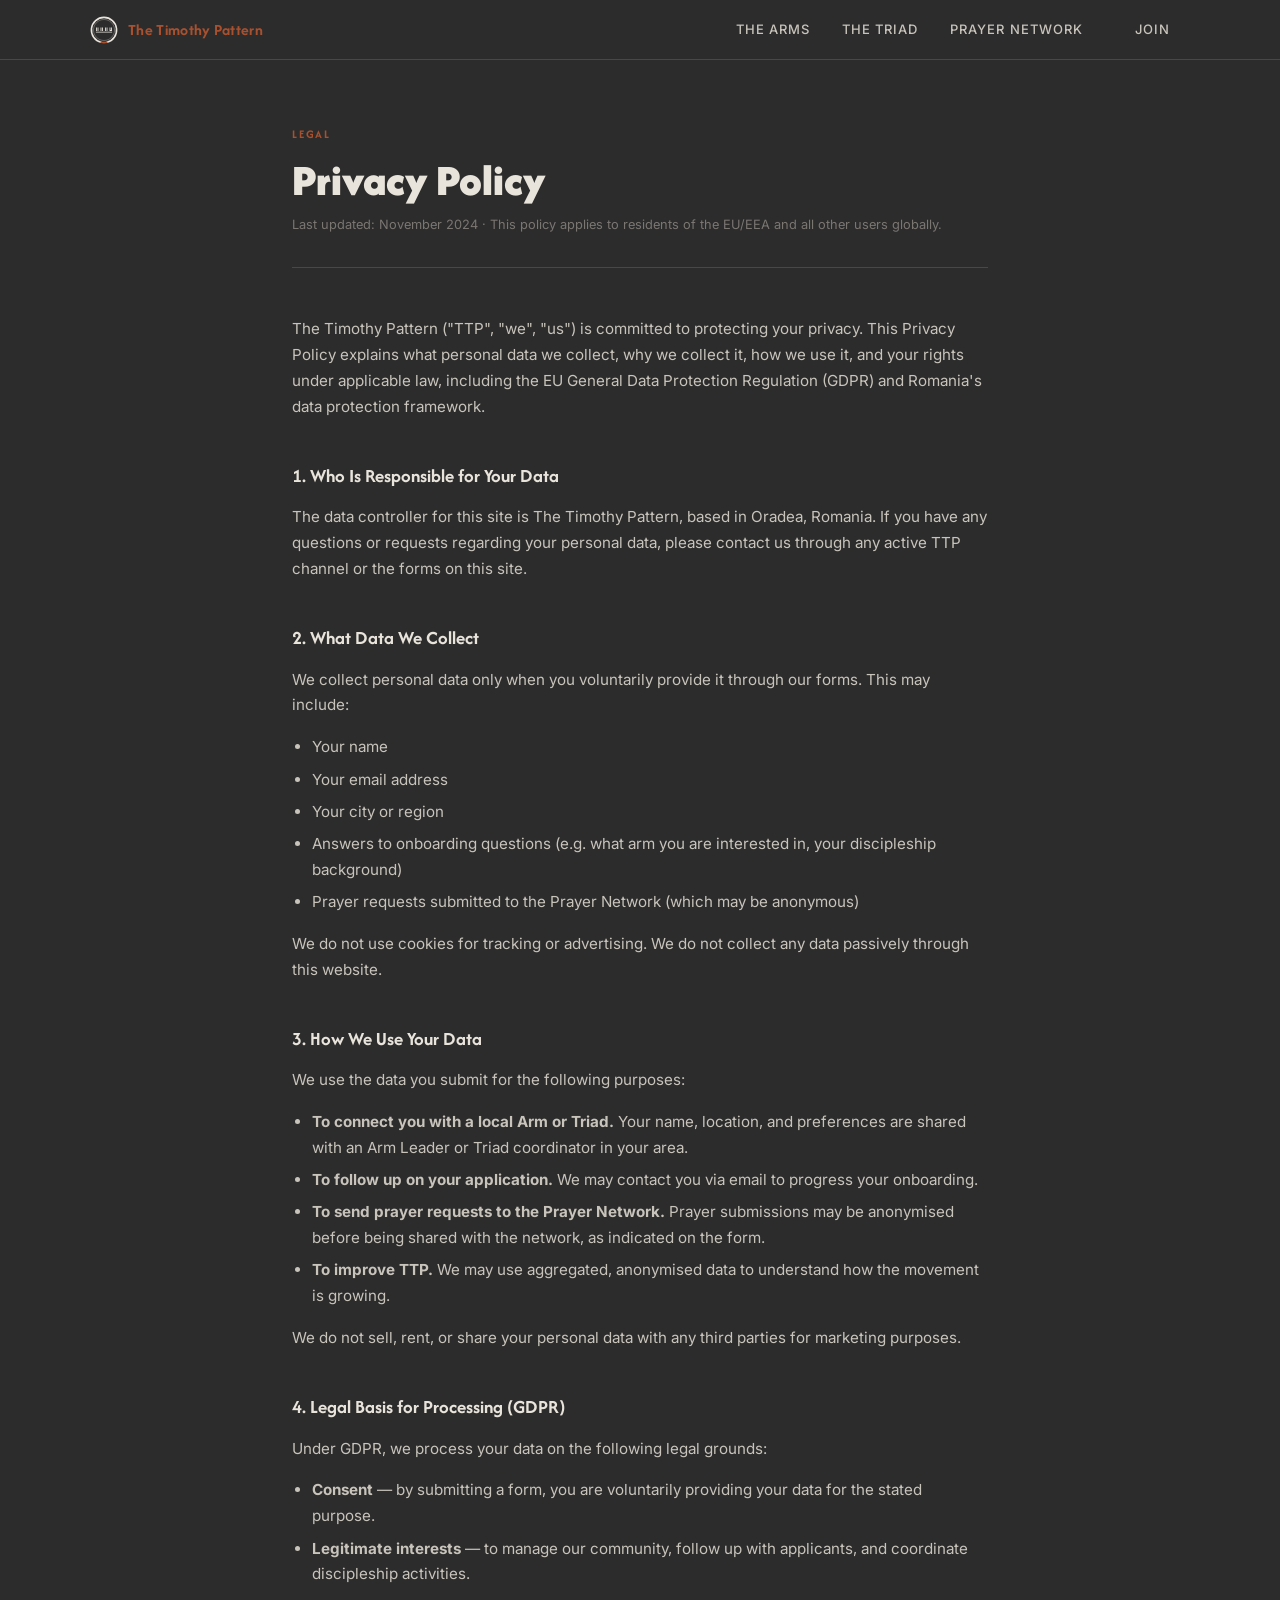
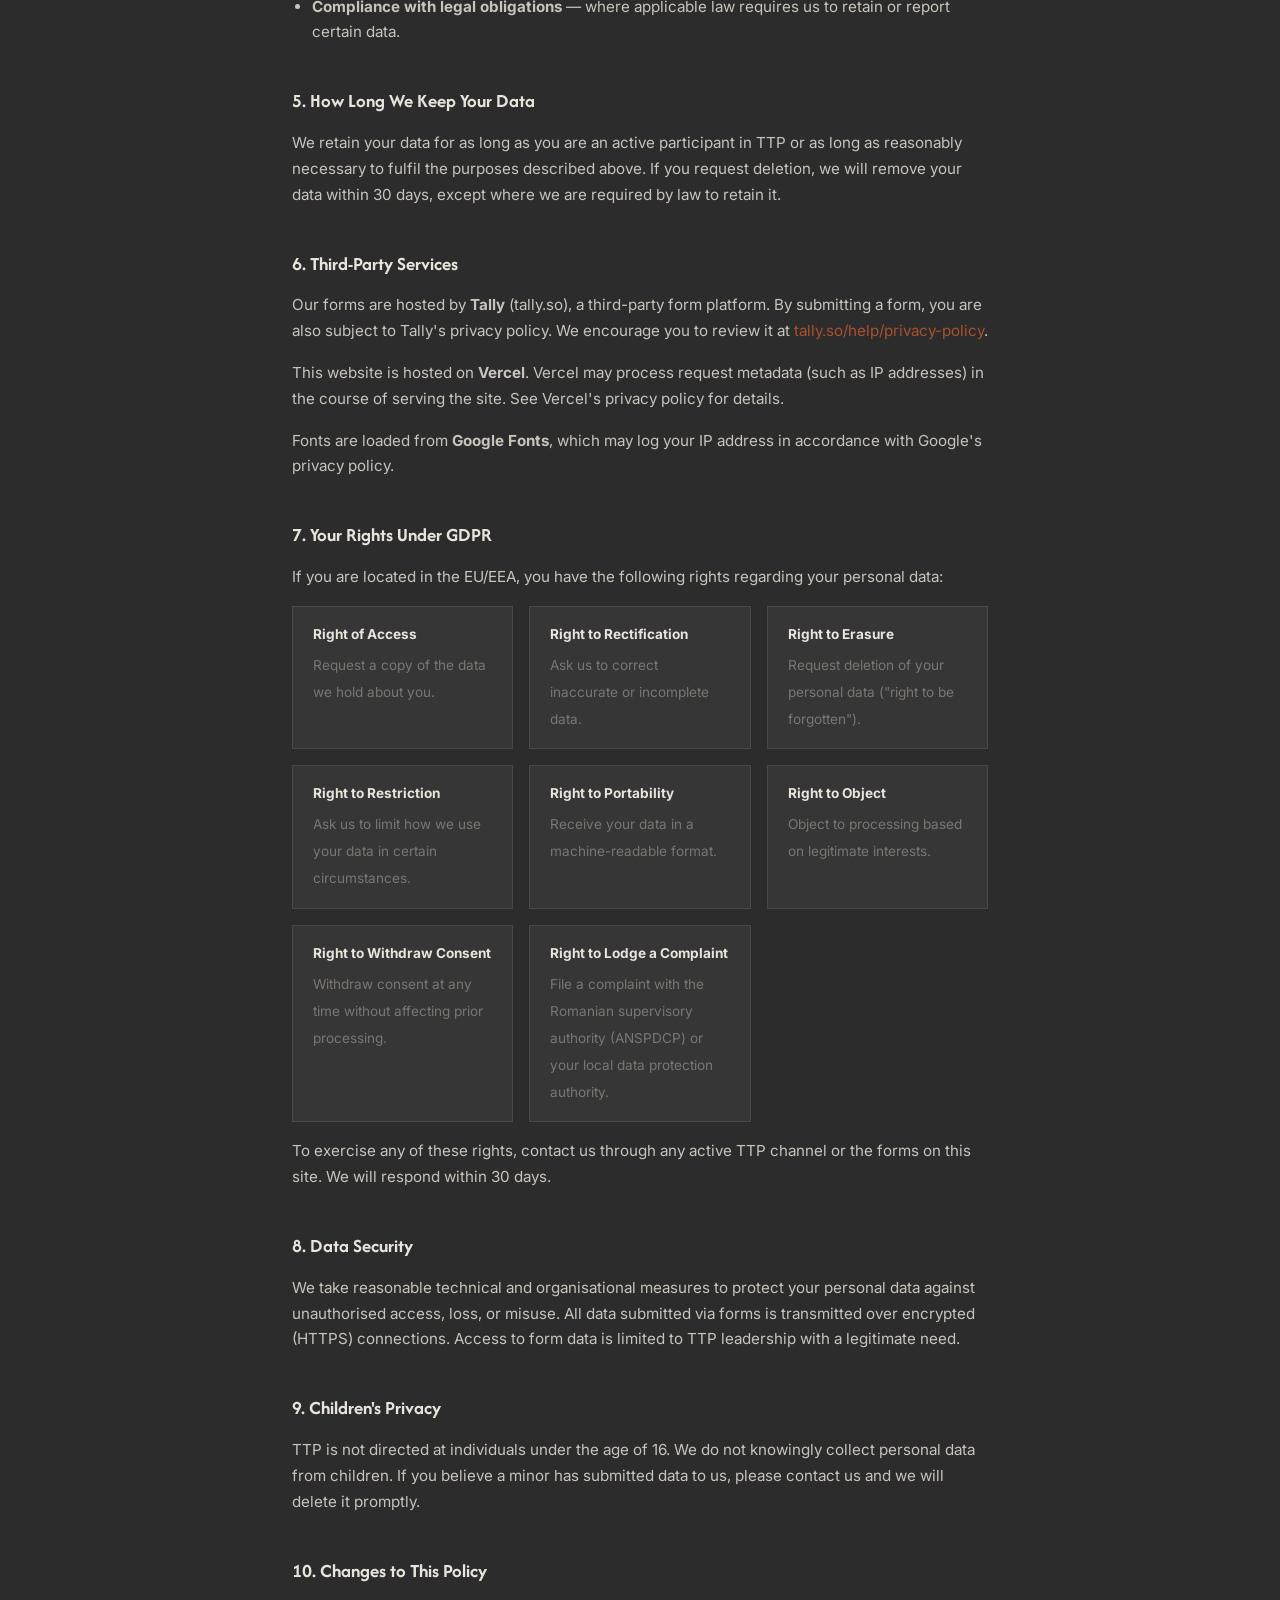
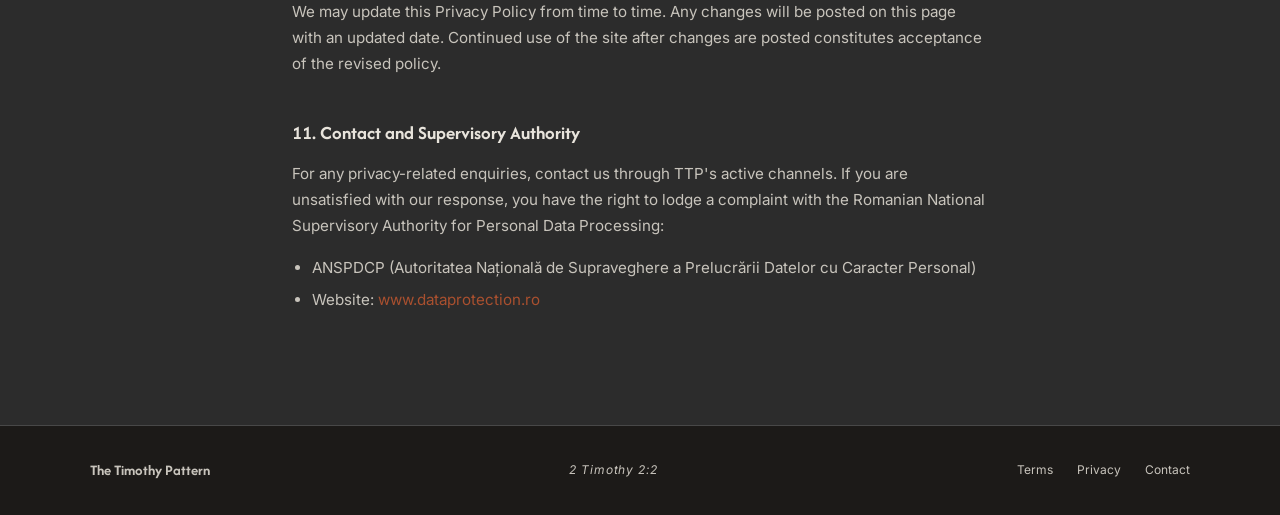
==== privacy/index.html @ 4a32996c "Initial site launch - 6-page static site: home, arms, triad, prayer-network, terms, privacy - Shared" ====
<!DOCTYPE html>
<html lang="en">
<head>
  <meta charset="UTF-8">
    <link rel="icon" type="image/svg+xml" href="/favicon.svg">
  <link rel="icon" type="image/png" sizes="32x32" href="/favicon-32x32-dark.png" media="(prefers-color-scheme: dark)">
  <link rel="icon" type="image/png" sizes="32x32" href="/favicon-32x32-light.png" media="(prefers-color-scheme: light)">
  <meta name="viewport" content="width=device-width, initial-scale=1.0">
  <title>Privacy Policy — The Timothy Pattern</title>
  <link rel="stylesheet" href="/css/components.css">
<link rel="preconnect" href="https://fonts.googleapis.com">
  <link rel="preconnect" href="https://fonts.gstatic.com" crossorigin>
  <link rel="stylesheet" href="https://fonts.googleapis.com/css2?family=Afacad+Flux:wght@400;700;900&family=Inter:wght@300;400;500;600&display=swap">
  <style>
    :root {
      --bg: #2C2C2C;
      --card: #363636;
      --elev: #424242;
      --deep: #1C1A18;
      --bone: #E8E4DC;
      --brick: #A9502F;
      --brick-h: #C4663D;
      --body-c: #C8C4BC;
      --muted: #7A7672;
      --border: #484848;
      --fd: 'Afacad Flux', sans-serif;
      --fb: 'Inter', -apple-system, sans-serif;
    }
    * { box-sizing: border-box; margin: 0; padding: 0; }
    body { background: var(--bg); color: var(--body-c); font-family: var(--fb); font-weight: 400; line-height: 1.7; }

    nav {
      position: sticky; top: 0; z-index: 100;
      background: var(--deep);
      border-bottom: 1px solid var(--border);
      padding: 0 2rem;
      display: flex; align-items: center; justify-content: space-between;
      height: 60px;
    }
    .nav-logo { display: flex; align-items: center; gap: 10px; text-decoration: none; }
    .nav-logo svg { width: 32px; height: 32px; }
    .nav-logo-text { font-family: var(--fd); font-weight: 900; font-size: 1.1rem; color: var(--bone); letter-spacing: 0.05em; }
    .nav-links { display: flex; align-items: center; gap: 1.5rem; list-style: none; }
    .nav-links a { color: var(--muted); text-decoration: none; font-size: 0.85rem; font-weight: 500; letter-spacing: 0.03em; transition: color 0.2s; }
    .nav-links a:hover { color: var(--bone); }
    .nav-cta {
      background: var(--brick); color: var(--bone) !important;
      padding: 0.4rem 1rem; font-weight: 600 !important; font-size: 0.8rem !important;
      text-transform: uppercase; letter-spacing: 0.08em !important;
    }
    .nav-cta:hover { background: var(--brick-h); }

    .legal-wrap {
      max-width: 760px;
      margin: 0 auto;
      padding: 4rem 2rem 6rem;
    }
    .legal-eyebrow {
      font-family: var(--fd); font-weight: 700; font-size: 0.75rem;
      letter-spacing: 0.15em; text-transform: uppercase;
      color: var(--brick); margin-bottom: 0.75rem;
    }
    h1 {
      font-family: var(--fd); font-weight: 900; font-size: clamp(2rem, 5vw, 2.8rem);
      color: var(--bone); line-height: 1.1; margin-bottom: 0.5rem;
    }
    .last-updated {
      font-size: 0.8rem; color: var(--muted); margin-bottom: 3rem;
      padding-bottom: 2rem; border-bottom: 1px solid var(--border);
    }
    h2 {
      font-family: var(--fd); font-weight: 700; font-size: 1.2rem;
      color: var(--bone); margin-top: 2.5rem; margin-bottom: 0.75rem;
    }
    p { margin-bottom: 1rem; color: var(--body-c); font-size: 0.95rem; }
    ul { padding-left: 1.25rem; margin-bottom: 1rem; }
    ul li { color: var(--body-c); font-size: 0.95rem; margin-bottom: 0.4rem; }
    a { color: var(--brick); text-decoration: none; }
    a:hover { color: var(--brick-h); text-decoration: underline; }
    .rights-grid {
      display: grid; grid-template-columns: repeat(auto-fill, minmax(220px, 1fr));
      gap: 1rem; margin: 1rem 0;
    }
    .rights-item {
      background: var(--card); border: 1px solid var(--border);
      padding: 1rem 1.25rem;
    }
    .rights-item strong { color: var(--bone); font-size: 0.85rem; display: block; margin-bottom: 0.3rem; }
    .rights-item span { font-size: 0.85rem; color: var(--muted); }

    footer {
      background: var(--deep);
      border-top: 1px solid var(--border);
      padding: 2rem;
      text-align: center;
    }
    .footer-links { display: flex; justify-content: center; gap: 2rem; list-style: none; flex-wrap: wrap; }
    .footer-links a { color: var(--muted); text-decoration: none; font-size: 0.8rem; transition: color 0.2s; }
    .footer-links a:hover { color: var(--bone); }
    .footer-copy { margin-top: 1rem; color: var(--muted); font-size: 0.75rem; }
  

</style>
<script src="/js/nav.js"></script>
</head>
<body>

<div class="legal-wrap">
  <p class="legal-eyebrow">Legal</p>
  <h1>Privacy Policy</h1>
  <p class="last-updated">Last updated: November 2024 · This policy applies to residents of the EU/EEA and all other users globally.</p>

  <p>The Timothy Pattern ("TTP", "we", "us") is committed to protecting your privacy. This Privacy Policy explains what personal data we collect, why we collect it, how we use it, and your rights under applicable law, including the EU General Data Protection Regulation (GDPR) and Romania's data protection framework.</p>

  <h2>1. Who Is Responsible for Your Data</h2>
  <p>The data controller for this site is The Timothy Pattern, based in Oradea, Romania. If you have any questions or requests regarding your personal data, please contact us through any active TTP channel or the forms on this site.</p>

  <h2>2. What Data We Collect</h2>
  <p>We collect personal data only when you voluntarily provide it through our forms. This may include:</p>
  <ul>
    <li>Your name</li>
    <li>Your email address</li>
    <li>Your city or region</li>
    <li>Answers to onboarding questions (e.g. what arm you are interested in, your discipleship background)</li>
    <li>Prayer requests submitted to the Prayer Network (which may be anonymous)</li>
  </ul>
  <p>We do not use cookies for tracking or advertising. We do not collect any data passively through this website.</p>

  <h2>3. How We Use Your Data</h2>
  <p>We use the data you submit for the following purposes:</p>
  <ul>
    <li><strong>To connect you with a local Arm or Triad.</strong> Your name, location, and preferences are shared with an Arm Leader or Triad coordinator in your area.</li>
    <li><strong>To follow up on your application.</strong> We may contact you via email to progress your onboarding.</li>
    <li><strong>To send prayer requests to the Prayer Network.</strong> Prayer submissions may be anonymised before being shared with the network, as indicated on the form.</li>
    <li><strong>To improve TTP.</strong> We may use aggregated, anonymised data to understand how the movement is growing.</li>
  </ul>
  <p>We do not sell, rent, or share your personal data with any third parties for marketing purposes.</p>

  <h2>4. Legal Basis for Processing (GDPR)</h2>
  <p>Under GDPR, we process your data on the following legal grounds:</p>
  <ul>
    <li><strong>Consent</strong> — by submitting a form, you are voluntarily providing your data for the stated purpose.</li>
    <li><strong>Legitimate interests</strong> — to manage our community, follow up with applicants, and coordinate discipleship activities.</li>
    <li><strong>Compliance with legal obligations</strong> — where applicable law requires us to retain or report certain data.</li>
  </ul>

  <h2>5. How Long We Keep Your Data</h2>
  <p>We retain your data for as long as you are an active participant in TTP or as long as reasonably necessary to fulfil the purposes described above. If you request deletion, we will remove your data within 30 days, except where we are required by law to retain it.</p>

  <h2>6. Third-Party Services</h2>
  <p>Our forms are hosted by <strong>Tally</strong> (tally.so), a third-party form platform. By submitting a form, you are also subject to Tally's privacy policy. We encourage you to review it at <a href="https://tally.so/help/privacy-policy" target="_blank" rel="noopener noreferrer">tally.so/help/privacy-policy</a>.</p>
  <p>This website is hosted on <strong>Vercel</strong>. Vercel may process request metadata (such as IP addresses) in the course of serving the site. See Vercel's privacy policy for details.</p>
  <p>Fonts are loaded from <strong>Google Fonts</strong>, which may log your IP address in accordance with Google's privacy policy.</p>

  <h2>7. Your Rights Under GDPR</h2>
  <p>If you are located in the EU/EEA, you have the following rights regarding your personal data:</p>
  <div class="rights-grid">
    <div class="rights-item">
      <strong>Right of Access</strong>
      <span>Request a copy of the data we hold about you.</span>
    </div>
    <div class="rights-item">
      <strong>Right to Rectification</strong>
      <span>Ask us to correct inaccurate or incomplete data.</span>
    </div>
    <div class="rights-item">
      <strong>Right to Erasure</strong>
      <span>Request deletion of your personal data ("right to be forgotten").</span>
    </div>
    <div class="rights-item">
      <strong>Right to Restriction</strong>
      <span>Ask us to limit how we use your data in certain circumstances.</span>
    </div>
    <div class="rights-item">
      <strong>Right to Portability</strong>
      <span>Receive your data in a machine-readable format.</span>
    </div>
    <div class="rights-item">
      <strong>Right to Object</strong>
      <span>Object to processing based on legitimate interests.</span>
    </div>
    <div class="rights-item">
      <strong>Right to Withdraw Consent</strong>
      <span>Withdraw consent at any time without affecting prior processing.</span>
    </div>
    <div class="rights-item">
      <strong>Right to Lodge a Complaint</strong>
      <span>File a complaint with the Romanian supervisory authority (ANSPDCP) or your local data protection authority.</span>
    </div>
  </div>
  <p>To exercise any of these rights, contact us through any active TTP channel or the forms on this site. We will respond within 30 days.</p>

  <h2>8. Data Security</h2>
  <p>We take reasonable technical and organisational measures to protect your personal data against unauthorised access, loss, or misuse. All data submitted via forms is transmitted over encrypted (HTTPS) connections. Access to form data is limited to TTP leadership with a legitimate need.</p>

  <h2>9. Children's Privacy</h2>
  <p>TTP is not directed at individuals under the age of 16. We do not knowingly collect personal data from children. If you believe a minor has submitted data to us, please contact us and we will delete it promptly.</p>

  <h2>10. Changes to This Policy</h2>
  <p>We may update this Privacy Policy from time to time. Any changes will be posted on this page with an updated date. Continued use of the site after changes are posted constitutes acceptance of the revised policy.</p>

  <h2>11. Contact and Supervisory Authority</h2>
  <p>For any privacy-related enquiries, contact us through TTP's active channels. If you are unsatisfied with our response, you have the right to lodge a complaint with the Romanian National Supervisory Authority for Personal Data Processing:</p>
  <ul>
    <li>ANSPDCP (Autoritatea Națională de Supraveghere a Prelucrării Datelor cu Caracter Personal)</li>
    <li>Website: <a href="https://www.dataprotection.ro" target="_blank" rel="noopener noreferrer">www.dataprotection.ro</a></li>
  </ul>
</div>

<script src="/js/footer.js"></script>
</body>
</html>
---- css/components.css ----
/* Shared nav + footer component styles
   Uses canonical vars: --fg, --fg-muted, --accent, --accent-h, --bg, --border, --fd, --fb
   Pages with different var names must alias them before loading this file. */

/* ── NAV ── */
.ttp-nav {
  position: sticky;
  top: 0;
  z-index: 100;
  height: 60px;
  background: var(--bg);
  border-bottom: 1px solid var(--border);
  display: flex;
  align-items: center;
  padding: 0 40px;
}
.ttp-nav__inner {
  max-width: 1100px;
  margin: 0 auto;
  width: 100%;
  display: flex;
  align-items: center;
  justify-content: space-between;
}
.ttp-nav__logo {
  display: flex;
  align-items: center;
  gap: 10px;
  text-decoration: none;
}
.ttp-nav__brand {
  font-family: var(--fd);
  font-weight: 700;
  font-size: 1rem;
  letter-spacing: 0.02em;
  color: var(--fg);
}
.ttp-nav__links {
  display: flex;
  align-items: center;
  gap: 32px;
}
.ttp-nav__links a {
  font-size: 0.8125rem;
  font-weight: 500;
  letter-spacing: 0.08em;
  text-transform: uppercase;
  color: var(--fg-muted);
  text-decoration: none;
  transition: color 0.2s;
}
.ttp-nav__links a:hover,
.ttp-nav__links a.active {
  color: var(--fg);
}
.ttp-nav__cta {
  background: var(--accent);
  color: var(--fg) !important;
  padding: 8px 20px;
  font-size: 0.75rem;
  font-weight: 600;
  letter-spacing: 0.1em;
  text-transform: uppercase;
  transition: background 0.2s;
}
.ttp-nav__cta:hover {
  background: var(--accent-h) !important;
}

/* ── FOOTER ── */
.ttp-footer {
  border-top: 1px solid var(--border);
  padding: 32px 40px;
}
.ttp-footer__inner {
  max-width: 1100px;
  margin: 0 auto;
  display: flex;
  align-items: center;
  justify-content: space-between;
  flex-wrap: wrap;
  gap: 16px;
}
.ttp-footer__brand {
  font-family: var(--fd);
  font-weight: 700;
  font-size: 0.9375rem;
  color: var(--fg);
}
.ttp-footer__verse {
  font-size: 0.75rem;
  letter-spacing: 0.08em;
  color: var(--fg-muted);
  font-style: italic;
}
.ttp-footer__links {
  display: flex;
  gap: 1.5rem;
}
.ttp-footer__links a {
  color: var(--fg-muted);
  text-decoration: none;
  font-size: 0.75rem;
  transition: color 0.2s;
}
.ttp-footer__links a:hover {
  color: var(--fg);
}

/* ── RESPONSIVE ── */
@media (max-width: 768px) {
  .ttp-nav { padding: 0 20px; }
  .ttp-nav__links { display: none; }
  .ttp-footer { padding: 24px 20px; }
  .ttp-footer__inner { flex-direction: column; align-items: flex-start; gap: 12px; }
}
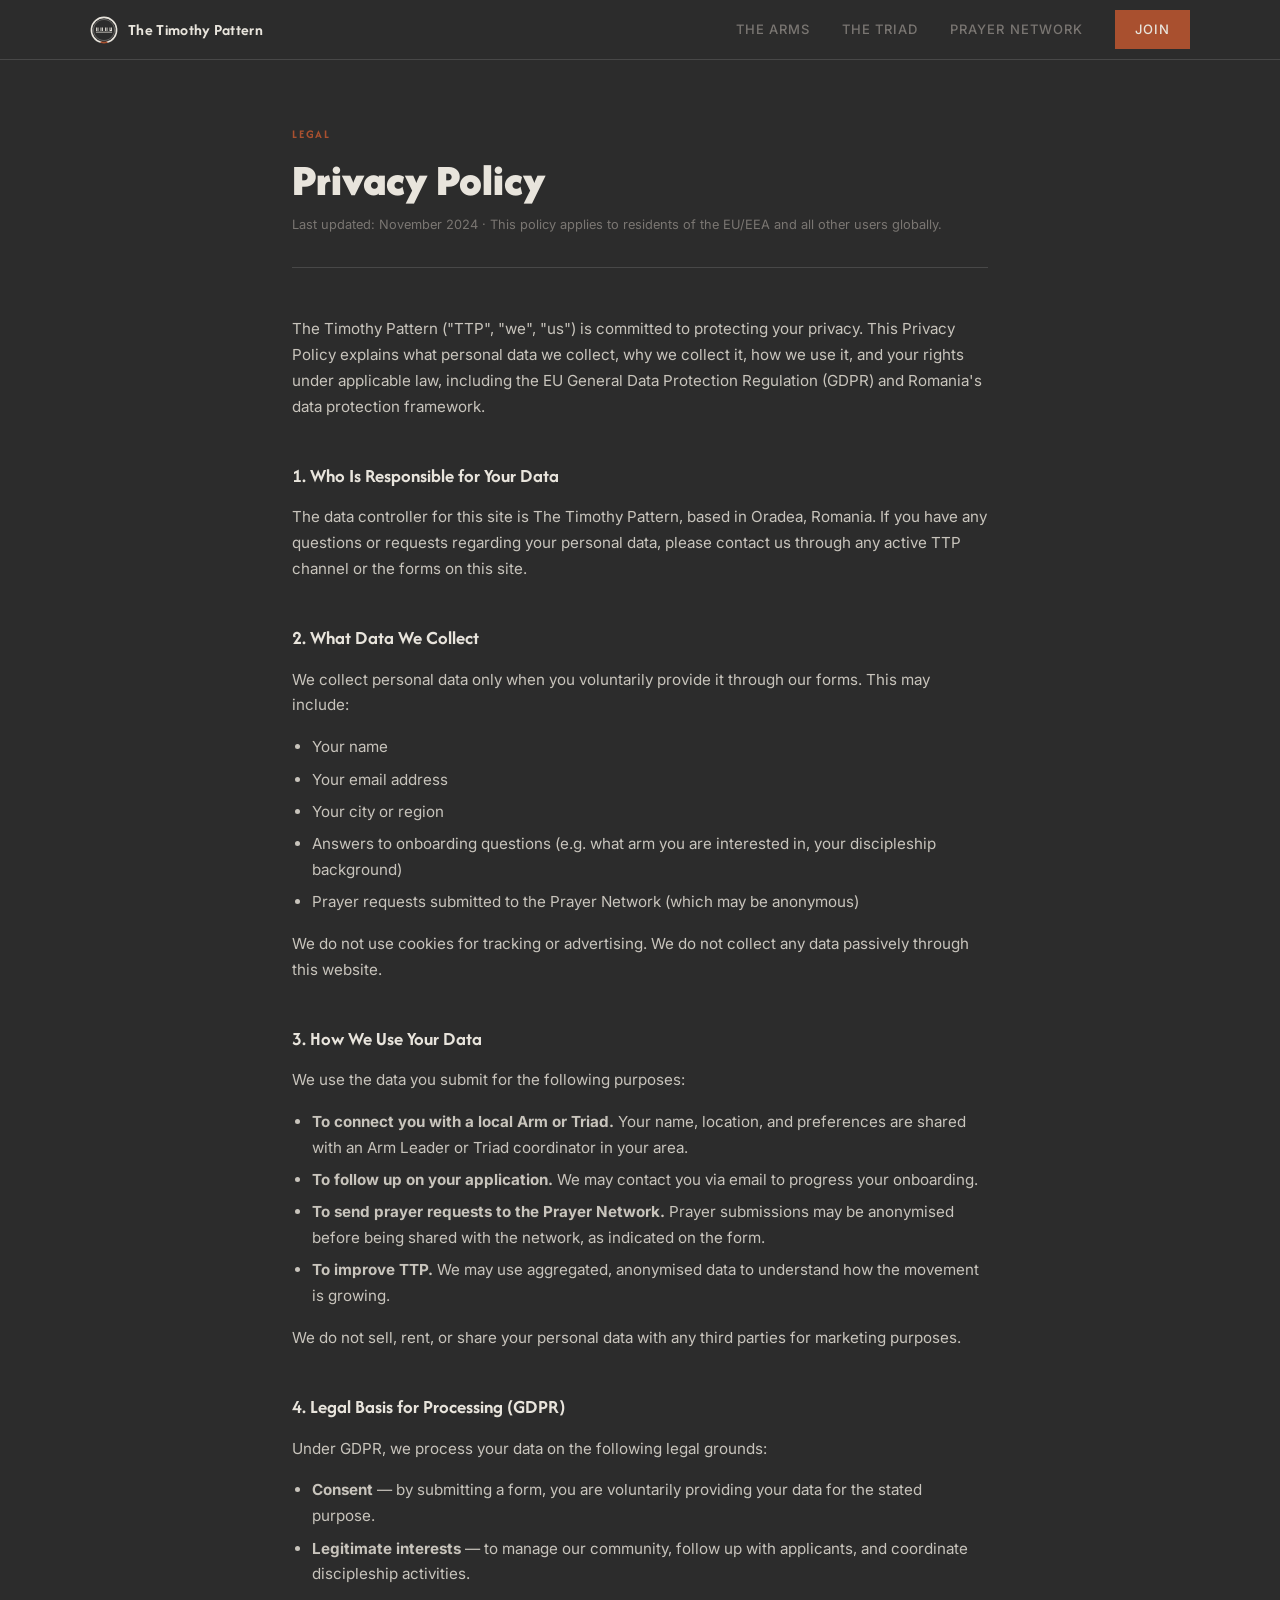
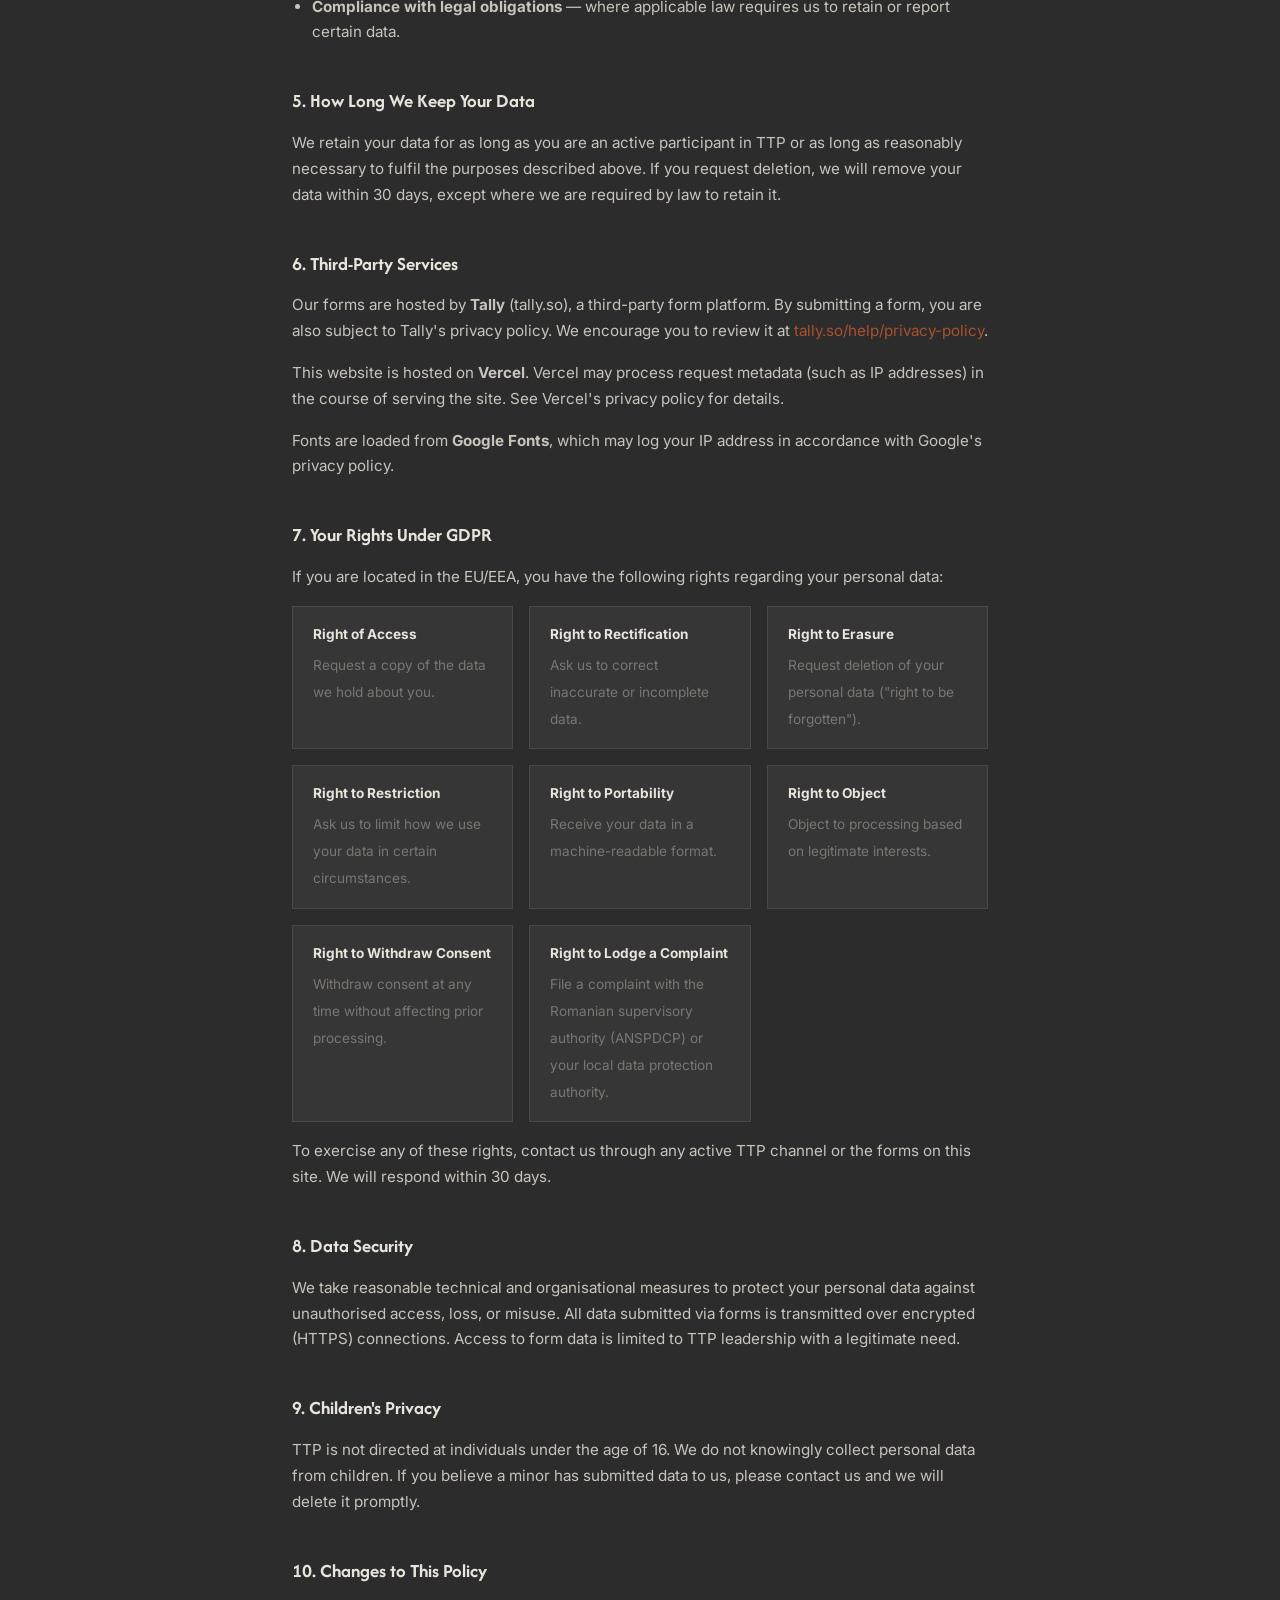
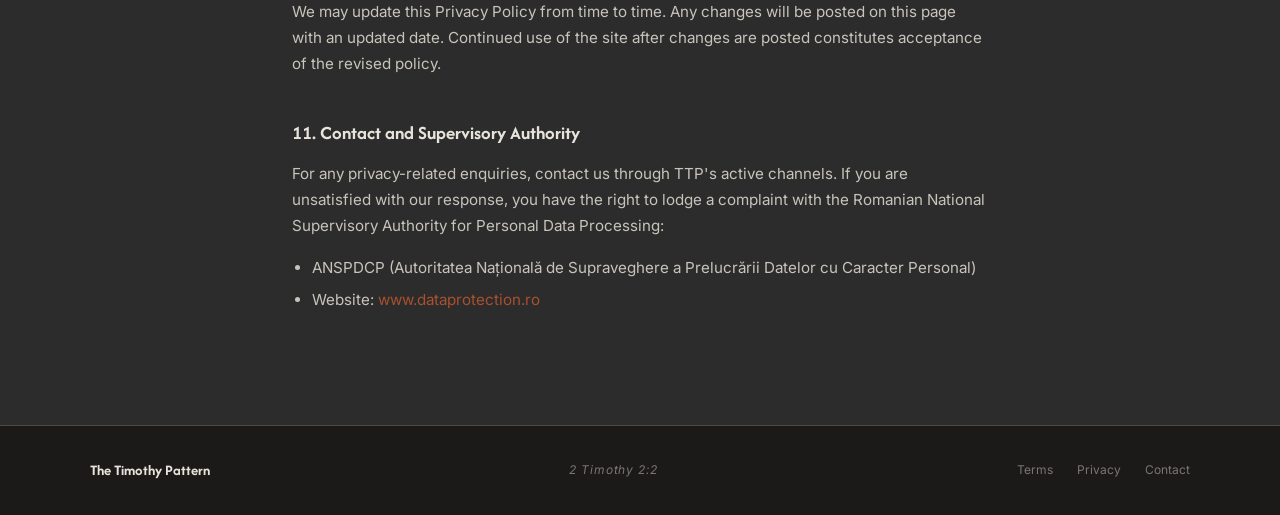
==== commit ebc094e0: "Fix JOIN button accent color on legal pages" ====
--- a/privacy/index.html
+++ b/privacy/index.html
@@ -25,6 +25,10 @@
       --border: #484848;
       --fd: 'Afacad Flux', sans-serif;
       --fb: 'Inter', -apple-system, sans-serif;
+      --fg: var(--bone);
+      --fg-muted: var(--muted);
+      --accent: var(--brick);
+      --accent-h: var(--brick-h);
     }
     * { box-sizing: border-box; margin: 0; padding: 0; }
     body { background: var(--bg); color: var(--body-c); font-family: var(--fb); font-weight: 400; line-height: 1.7; }
